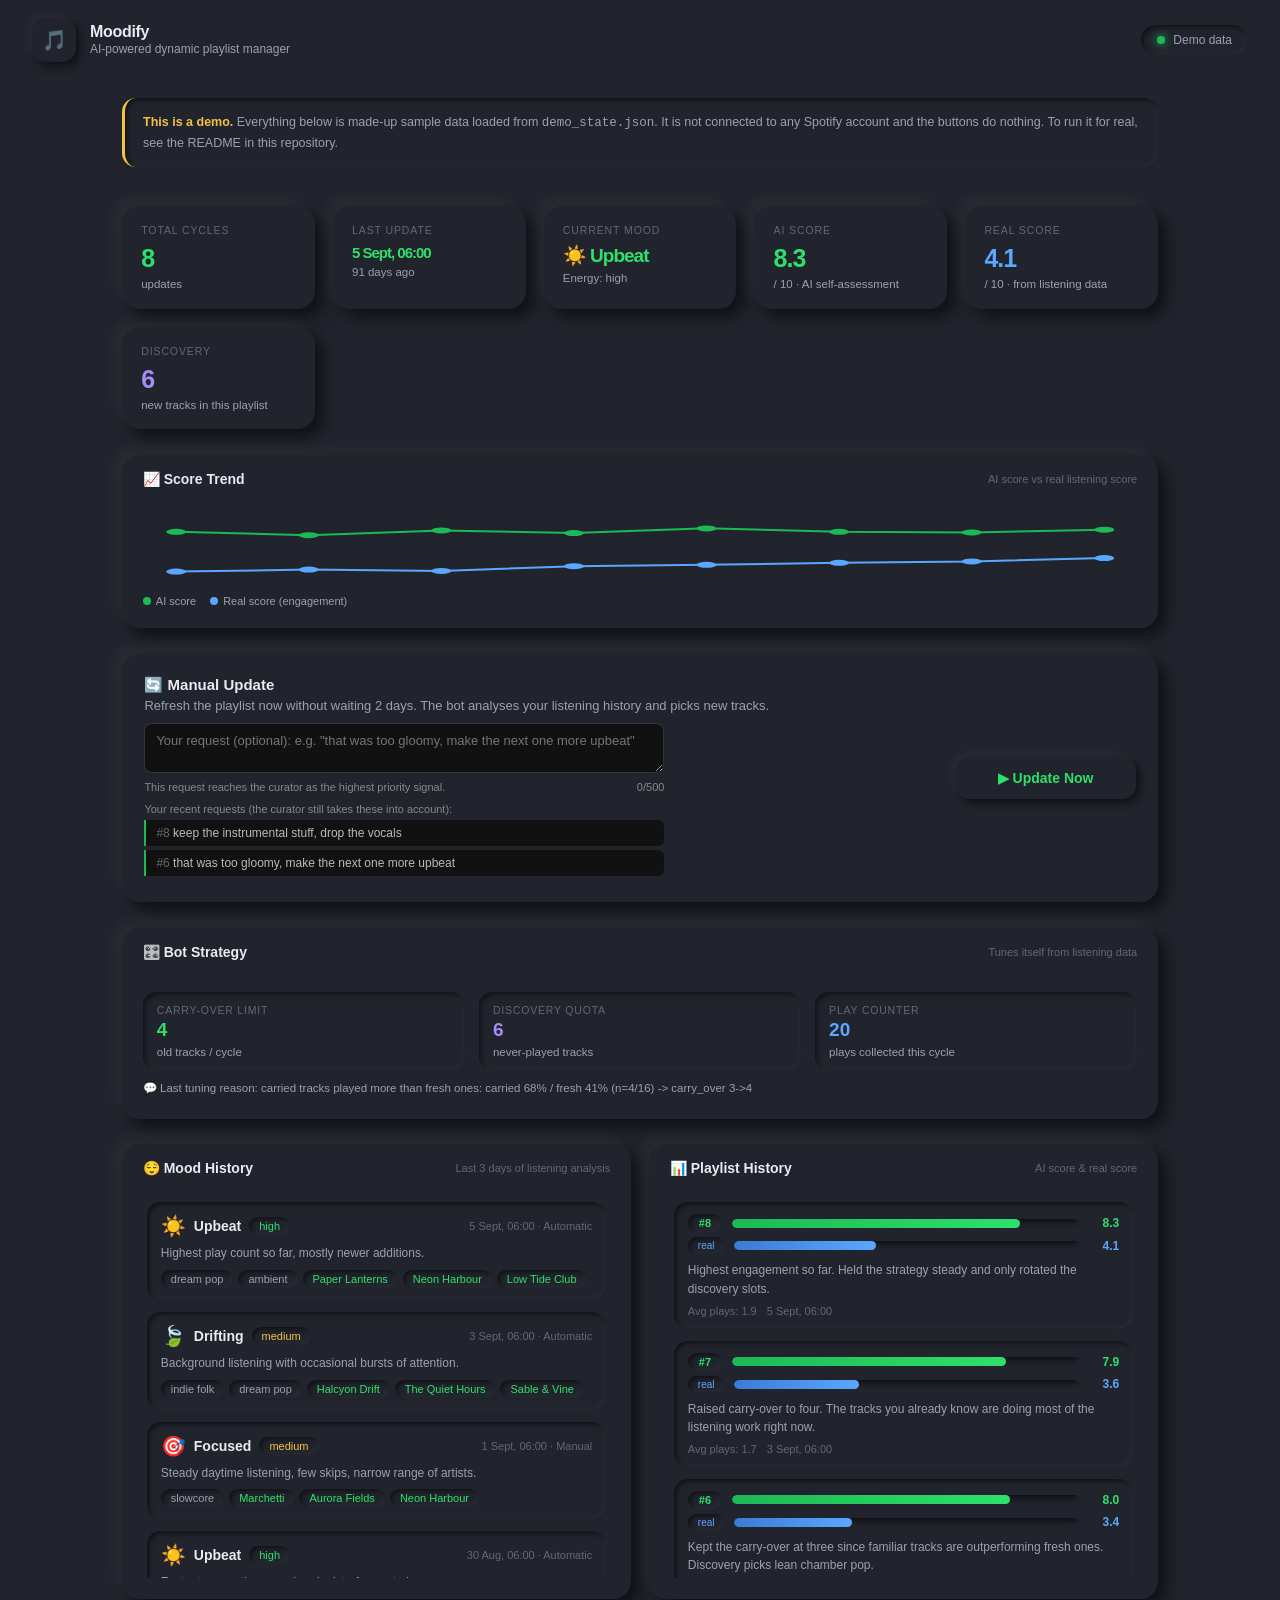
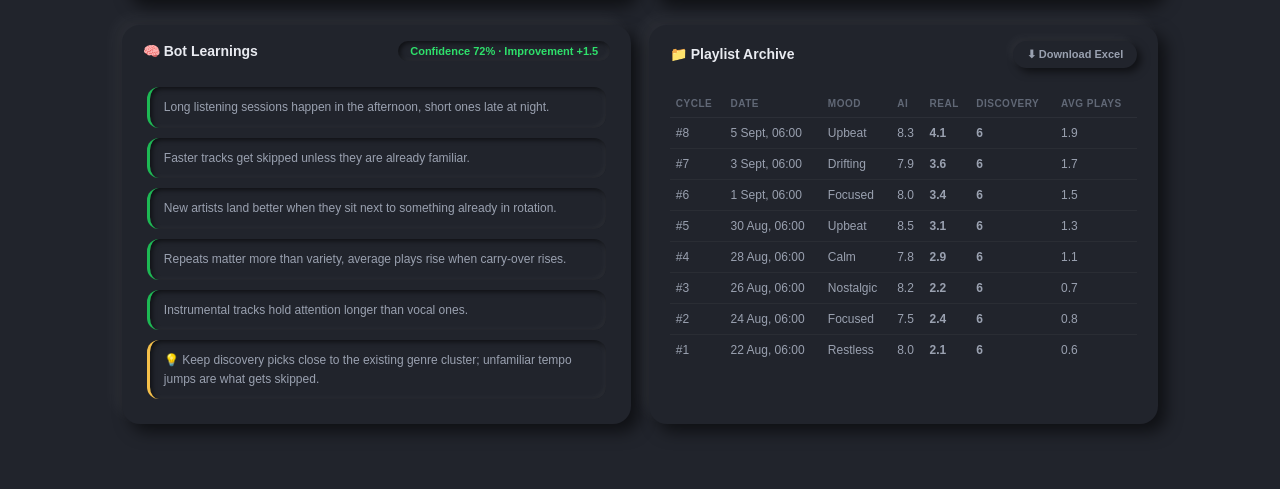
==== demo/index.html @ 0f5942e2 "Full cycle, Actions deployment and complete panel" ====
<!DOCTYPE html>
<html lang="en">
<head>
  <meta charset="UTF-8" />
  <meta name="viewport" content="width=device-width, initial-scale=1.0" />
  <title>Moodify Demo</title>
  <style>
    :root {
      --bg: #21242c;
      --bg2: #1c1f26;
      --green: #1DB954;
      --green-soft: #2ee06b;
      --green-glow: rgba(29,185,84,0.14);
      --blue: #5aa7ff;
      --purple: #a78bfa;
      --yellow: #f5c04a;
      --red: #ef7070;
      --text: #e9ebf1;
      --text2: #9aa1b0;
      --text3: #616876;
      --hl: rgba(255,255,255,0.045);
      --sh: rgba(0,0,0,0.55);
      --r: 18px;
      --out: -8px -8px 16px var(--hl), 8px 8px 16px var(--sh);
      --out-sm: -4px -4px 9px var(--hl), 4px 4px 9px var(--sh);
      --in: inset -4px -4px 8px var(--hl), inset 4px 4px 8px var(--sh);
      --in-sm: inset -2px -2px 5px var(--hl), inset 2px 2px 5px var(--sh);
    }
    * { box-sizing: border-box; margin: 0; padding: 0; }
    body {
      font-family: -apple-system, BlinkMacSystemFont, 'Segoe UI', sans-serif;
      background: var(--bg);
      color: var(--text);
      min-height: 100vh;
    }

    .header {
      padding: 1.1rem 2rem;
      display: flex; align-items: center; justify-content: space-between;
      position: sticky; top: 0; z-index: 100;
      background: linear-gradient(180deg, var(--bg) 75%, transparent);
    }
    .header-left { display: flex; align-items: center; gap: 14px; }
    .logo {
      width: 44px; height: 44px; border-radius: 14px;
      display: flex; align-items: center; justify-content: center;
      font-size: 20px; background: var(--bg); box-shadow: var(--out-sm);
    }
    .header h1 { font-size: 16px; font-weight: 700; letter-spacing: -0.3px; }
    .header-sub { font-size: 12px; color: var(--text2); margin-top: 1px; }
    .status-pill {
      display: flex; align-items: center; gap: 8px;
      padding: 8px 16px; border-radius: 30px;
      background: var(--bg); box-shadow: var(--in-sm);
      font-size: 12px; color: var(--text2);
    }
    .status-dot { width: 8px; height: 8px; border-radius: 50%; background: var(--text3); transition: background .3s; }
    .status-dot.online { background: var(--green); box-shadow: 0 0 8px var(--green); animation: pulse 2s infinite; }
    .status-dot.running { background: var(--yellow); box-shadow: 0 0 8px var(--yellow); animation: pulse .8s infinite; }
    @keyframes pulse { 0%,100%{opacity:1} 50%{opacity:.45} }

    #setup-banner {
      background: var(--bg); box-shadow: var(--out);
      border-radius: var(--r); padding: 1.5rem; margin: 1.5rem 2rem;
    }
    #setup-banner h3 { color: var(--yellow); margin-bottom: .8rem; font-size: 14px; }
    .setup-form { display: flex; flex-direction: column; gap: 10px; }
    .setup-row { display: flex; gap: 10px; flex-wrap: wrap; }
    .setup-form input {
      flex: 1; min-width: 200px;
      background: var(--bg); box-shadow: var(--in-sm);
      border: none; border-radius: 12px; padding: 12px 16px;
      color: var(--text); font-size: 13px; outline: none;
    }
    .setup-form input:focus { box-shadow: var(--in-sm), 0 0 0 1px var(--green); }

    .btn {
      padding: 11px 22px; border-radius: 14px; border: none;
      font-size: 13px; font-weight: 700; cursor: pointer;
      background: var(--bg); color: var(--text); box-shadow: var(--out-sm);
      transition: box-shadow .12s, transform .12s, color .12s;
    }
    .btn:hover { transform: translateY(-1px); }
    .btn:active { box-shadow: var(--in-sm); transform: translateY(0); }
    .btn-green { color: var(--green-soft); }
    .btn-green:disabled { color: var(--text3); cursor: not-allowed; box-shadow: var(--in-sm); transform: none; }
    .btn-outline { font-weight: 600; color: var(--text2); }
    .btn-outline:hover { color: var(--green-soft); }

    .main { padding: 1.2rem 2rem 2.5rem; max-width: 1100px; margin: 0 auto; }

    .stats-grid {
      display: grid;
      grid-template-columns: repeat(auto-fit, minmax(165px, 1fr));
      gap: 18px; margin-bottom: 1.6rem;
    }
    .stat-card {
      background: var(--bg); box-shadow: var(--out);
      border-radius: var(--r); padding: 1.15rem 1.2rem;
    }
    .stat-label { font-size: 10.5px; color: var(--text3); text-transform: uppercase; letter-spacing: .9px; margin-bottom: 8px; }
    .stat-value { font-size: 25px; font-weight: 800; letter-spacing: -1px; color: var(--green-soft); }
    .stat-value.blue { color: var(--blue); }
    .stat-value.purple { color: var(--purple); }
    .stat-sub { font-size: 11.5px; color: var(--text2); margin-top: 5px; }

    .panel {
      background: var(--bg); box-shadow: var(--out);
      border-radius: var(--r); overflow: hidden;
    }
    .panel-header {
      padding: 1rem 1.3rem .6rem;
      display: flex; align-items: center; justify-content: space-between; gap: 8px;
    }
    .panel-header h3 { font-size: 14px; font-weight: 700; }
    .panel-hint { font-size: 11px; color: var(--text3); }
    .panel-body { padding: .8rem 1.3rem 1.3rem; }

    .trigger-section {
      background: var(--bg); box-shadow: var(--out);
      border-radius: var(--r); padding: 1.4rem;
      margin-bottom: 1.6rem;
      display: flex; align-items: center; justify-content: space-between;
      gap: 1rem; flex-wrap: wrap;
    }
    .trigger-info h3 { font-size: 15px; margin-bottom: 4px; }
    .trigger-info p { font-size: 13px; color: var(--text2); }
    #trigger-btn { padding: 13px 28px; font-size: 14px; min-width: 180px; }
    .trigger-result {
      font-size: 13px; margin-top: 10px; padding: 9px 14px;
      border-radius: 12px; display: none; box-shadow: var(--in-sm);
    }
    .trigger-result.success { color: var(--green-soft); }
    .trigger-result.error { color: var(--red); }

    .two-col { display: grid; grid-template-columns: 1fr 1fr; gap: 18px; margin-bottom: 1.6rem; }
    @media (max-width: 700px) { .two-col { grid-template-columns: 1fr; } }

    .well {
      background: var(--bg); box-shadow: var(--in-sm);
      border-radius: 14px; padding: 12px 14px;
    }
    .mood-list, .feedback-list { display: flex; flex-direction: column; gap: 12px; max-height: 380px; overflow-y: auto; padding: 4px; }
    .mood-top { display: flex; align-items: center; gap: 8px; margin-bottom: 6px; flex-wrap: wrap; }
    .mood-emoji { font-size: 20px; }
    .mood-name { font-size: 14px; font-weight: 700; }
    .mood-date { font-size: 11px; color: var(--text3); margin-left: auto; }
    .mood-summary { font-size: 12px; color: var(--text2); line-height: 1.55; margin-bottom: 7px; }
    .mood-tags { display: flex; flex-wrap: wrap; gap: 5px; }
    .chip {
      padding: 3px 10px; border-radius: 20px; font-size: 11px;
      color: var(--text2); box-shadow: var(--in-sm); background: var(--bg);
    }
    .chip.green { color: var(--green-soft); }
    .chip.blue { color: var(--blue); }
    .chip.purple { color: var(--purple); }
    .chip.yellow { color: var(--yellow); }

    .feedback-top { display: flex; align-items: center; gap: 10px; margin-bottom: 7px; }
    .cycle-badge {
      padding: 3px 11px; border-radius: 20px; font-size: 11px; font-weight: 800;
      color: var(--green-soft); box-shadow: var(--in-sm);
    }
    .score-bar-wrap { flex: 1; border-radius: 6px; height: 9px; overflow: hidden; box-shadow: var(--in-sm); background: var(--bg2); }
    .score-bar { height: 100%; border-radius: 6px; background: linear-gradient(90deg, var(--green), var(--green-soft)); transition: width .6s; }
    .score-bar.eng { background: linear-gradient(90deg, #3a7bd5, var(--blue)); }
    .score-num { font-size: 12px; font-weight: 800; color: var(--green-soft); min-width: 30px; text-align: right; }
    .score-num.blue { color: var(--blue); }
    .feedback-analysis { font-size: 12px; color: var(--text2); line-height: 1.55; }
    .feedback-meta { font-size: 11px; color: var(--text3); margin-top: 6px; display: flex; gap: 10px; flex-wrap: wrap; }

    .empty { text-align: center; padding: 2rem 1rem; color: var(--text3); font-size: 13px; }
    .empty-icon { font-size: 30px; margin-bottom: 8px; }
    .loading { text-align: center; padding: 2rem; color: var(--text3); font-size: 13px; }
    .spinner {
      width: 20px; height: 20px; border: 2px solid var(--bg2);
      border-top-color: var(--green); border-radius: 50%;
      animation: spin .8s linear infinite; margin: 0 auto 8px;
    }
    @keyframes spin { to { transform: rotate(360deg); } }

    .playlist-link {
      display: inline-flex; align-items: center; gap: 6px;
      color: var(--green-soft); font-size: 13px; text-decoration: none;
      padding: 8px 16px; border-radius: 20px;
      box-shadow: var(--out-sm); transition: all .15s;
    }
    .playlist-link:active { box-shadow: var(--in-sm); }

    .pattern-list { display: flex; flex-direction: column; gap: 10px; padding: 4px; }
    .pattern-item {
      background: var(--bg); box-shadow: var(--in-sm);
      border-radius: 12px; padding: 11px 14px; font-size: 12px;
      color: var(--text2); line-height: 1.55;
      border-left: 3px solid var(--green);
    }
    .adapt-badge {
      padding: 4px 12px; border-radius: 20px; font-size: 11px; font-weight: 700;
      color: var(--green-soft); box-shadow: var(--in-sm);
    }

    .strategy-row { display: flex; gap: 14px; flex-wrap: wrap; margin-top: 10px; }
    .strategy-item {
      flex: 1; min-width: 130px;
      background: var(--bg); box-shadow: var(--in-sm);
      border-radius: 14px; padding: 12px 14px;
    }
    .strategy-item .k { font-size: 10.5px; color: var(--text3); text-transform: uppercase; letter-spacing: .8px; }
    .strategy-item .v { font-size: 19px; font-weight: 800; margin-top: 3px; }
    .strategy-item .v.green { color: var(--green-soft); }
    .strategy-item .v.purple { color: var(--purple); }
    .strategy-item .v.blue { color: var(--blue); }
    .strategy-reason { font-size: 11.5px; color: var(--text2); margin-top: 10px; line-height: 1.5; }

    .score-chart { width: 100%; height: 70px; margin-top: 6px; }
    .chart-legend { display: flex; gap: 14px; font-size: 11px; color: var(--text2); margin-top: 6px; }
    .legend-dot { display: inline-block; width: 8px; height: 8px; border-radius: 50%; margin-right: 5px; }

    .archive-table { width: 100%; border-collapse: collapse; font-size: 12px; }
    .archive-table th {
      text-align: left; padding: 8px 6px; color: var(--text3);
      font-size: 10px; text-transform: uppercase; letter-spacing: .5px;
      border-bottom: 1px solid rgba(255,255,255,0.05);
    }
    .archive-table td { padding: 8px 6px; color: var(--text2); border-bottom: 1px solid rgba(255,255,255,0.04); }
    .archive-table tr:last-child td { border-bottom: none; }
    .archive-wrap { max-height: 300px; overflow-y: auto; }

    .demo-note {
      max-width: 1100px; margin: 0 auto 1.2rem; padding: 14px 18px;
      background: var(--bg); box-shadow: var(--in-sm);
      border-radius: 14px; border-left: 3px solid var(--yellow);
      font-size: 12.5px; color: var(--text2); line-height: 1.6;
    }
    .demo-note b { color: var(--yellow); }
    .demo-note a { color: var(--green-soft); }
    .td-disc { color: var(--purple); font-weight: 700; }
    .td-eng { color: var(--blue); font-weight: 700; }

    ::-webkit-scrollbar { width: 5px; }
    ::-webkit-scrollbar-track { background: transparent; }
    ::-webkit-scrollbar-thumb { background: rgba(255,255,255,0.08); border-radius: 4px; }
  </style>
</head>
<body>

<div class="header">
  <div class="header-left">
    <span class="logo">🎵</span>
    <div>
      <h1>Moodify</h1>
      <div class="header-sub">AI-powered dynamic playlist manager</div>
    </div>
  </div>
  <div class="status-pill">
    <span class="status-dot" id="status-dot"></span>
    <span id="status-text">Demo</span>
  </div>
</div>

<div id="setup-banner">
  <h3>⚙️ Configure Bot Connection</h3>
  <div class="setup-form">
    <div class="setup-row">
      <input type="url" id="bot-url" placeholder="Bot URL (e.g. https://xyz.railway.app)" />
      <input type="password" id="api-secret" placeholder="API secret" />
    </div>
    <div style="display:flex;gap:8px;align-items:center;">
      <button class="btn btn-green" onclick="saveConfig()">Connect</button>
      <span id="connect-msg" style="font-size:12px;color:var(--text2)"></span>
    </div>
  </div>
</div>

<div class="main" style="padding-bottom:0">
  <div class="demo-note">
    <b>This is a demo.</b> Everything below is made-up sample data loaded from
    <code>demo_state.json</code>. It is not connected to any Spotify account and the
    buttons do nothing. To run it for real, see the README in this repository.
  </div>
</div>

<div class="main" id="main-content" style="display:none">

  <div class="stats-grid">
    <div class="stat-card">
      <div class="stat-label">Total Cycles</div>
      <div class="stat-value" id="stat-cycle">—</div>
      <div class="stat-sub">updates</div>
    </div>
    <div class="stat-card">
      <div class="stat-label">Last Update</div>
      <div class="stat-value" id="stat-last" style="font-size:15px;margin-top:4px">—</div>
      <div class="stat-sub" id="stat-last-relative">—</div>
    </div>
    <div class="stat-card">
      <div class="stat-label">Current Mood</div>
      <div class="stat-value" id="stat-mood" style="font-size:19px;margin-top:4px">—</div>
      <div class="stat-sub" id="stat-energy">—</div>
    </div>
    <div class="stat-card">
      <div class="stat-label">AI Score</div>
      <div class="stat-value" id="stat-score">—</div>
      <div class="stat-sub">/ 10 · AI self-assessment</div>
    </div>
    <div class="stat-card">
      <div class="stat-label">Real Score</div>
      <div class="stat-value blue" id="stat-engagement">—</div>
      <div class="stat-sub">/ 10 · from listening data</div>
    </div>
    <div class="stat-card">
      <div class="stat-label">Discovery</div>
      <div class="stat-value purple" id="stat-discovery">—</div>
      <div class="stat-sub" id="stat-discovery-sub">new tracks / playlist</div>
    </div>
  </div>

  <div class="panel" style="margin-bottom:1.6rem" id="score-trend-panel" hidden>
    <div class="panel-header"><h3>📈 Score Trend</h3><span class="panel-hint">AI score vs real listening score</span></div>
    <div class="panel-body">
      <svg class="score-chart" id="score-chart" viewBox="0 0 300 70" preserveAspectRatio="none"></svg>
      <div class="chart-legend">
        <span><span class="legend-dot" style="background:var(--green)"></span>AI score</span>
        <span><span class="legend-dot" style="background:var(--blue)"></span>Real score (engagement)</span>
      </div>
    </div>
  </div>

  <div class="trigger-section">
    <div class="trigger-info">
      <h3>🔄 Manual Update</h3>
      <p>Refresh the playlist now without waiting 2 days. The bot analyses your listening history and picks new tracks.</p>
      <textarea id="user-note" maxlength="500" rows="2"
                placeholder="Your request (optional): e.g. &quot;that was too gloomy, make the next one more upbeat&quot;"
                style="width:100%;max-width:520px;margin-top:10px;padding:9px 11px;border-radius:8px;
                       border:1px solid #333;background:#111;color:#eee;font-size:13px;
                       font-family:inherit;resize:vertical;"></textarea>
      <div style="display:flex;justify-content:space-between;align-items:center;
                  max-width:520px;margin-top:4px;">
        <span style="font-size:11px;color:#888;">This request reaches the curator as the highest priority signal.</span>
        <span id="note-count" style="font-size:11px;color:#888;">0/500</span>
      </div>
      <div id="past-notes" style="margin-top:10px;max-width:520px;"></div>
      <div class="trigger-result" id="trigger-result"></div>
    </div>
    <div style="display:flex;flex-direction:column;align-items:flex-end;gap:10px;">
      <div style="display:flex;align-items:center;gap:8px;">
        <button class="btn btn-green" id="trigger-btn" onclick="triggerCycle()">▶ Update Now</button>
      </div>
      <a href="#" id="playlist-link" class="playlist-link" target="_blank" style="display:none">🎵 Open Playlist</a>
    </div>
  </div>

  <div class="panel" style="margin-bottom:1.6rem">
    <div class="panel-header">
      <h3>🎛️ Bot Strategy</h3>
      <span class="panel-hint">Tunes itself from listening data</span>
    </div>
    <div class="panel-body">
      <div class="strategy-row">
        <div class="strategy-item">
          <div class="k">Carry-over Limit</div>
          <div class="v green" id="strat-carry">—</div>
          <div class="stat-sub">old tracks / cycle</div>
        </div>
        <div class="strategy-item">
          <div class="k">Discovery Quota</div>
          <div class="v purple" id="strat-discovery">—</div>
          <div class="stat-sub">never-played tracks</div>
        </div>
        <div class="strategy-item">
          <div class="k">Play Counter</div>
          <div class="v blue" id="strat-plays">—</div>
          <div class="stat-sub">plays collected this cycle</div>
        </div>
      </div>
      <div class="strategy-reason" id="strat-reason"></div>
    </div>
  </div>

  <div class="two-col">
    <div class="panel">
      <div class="panel-header">
        <h3>😌 Mood History</h3>
        <span class="panel-hint">Last 3 days of listening analysis</span>
      </div>
      <div class="panel-body">
        <div class="mood-list" id="mood-list">
          <div class="loading"><div class="spinner"></div>Loading...</div>
        </div>
      </div>
    </div>

    <div class="panel">
      <div class="panel-header">
        <h3>📊 Playlist History</h3>
        <span class="panel-hint">AI score &amp; real score</span>
      </div>
      <div class="panel-body">
        <div class="feedback-list" id="feedback-list">
          <div class="loading"><div class="spinner"></div>Loading...</div>
        </div>
      </div>
    </div>
  </div>

  <div class="two-col">
    <div class="panel">
      <div class="panel-header">
        <h3>🧠 Bot Learnings</h3>
        <span class="adapt-badge" id="adapt-badge">—</span>
      </div>
      <div class="panel-body">
        <div class="pattern-list" id="pattern-list">
          <div class="empty"><div class="empty-icon">🔍</div>The bot has not collected learning data yet.<br>Patterns will appear here after 3-4 cycles.</div>
        </div>
      </div>
    </div>

    <div class="panel">
      <div class="panel-header">
        <h3>📁 Playlist Archive</h3>
        <button class="btn btn-outline" style="padding:7px 14px;font-size:11px" onclick="downloadExcel()">⬇ Download Excel</button>
      </div>
      <div class="panel-body">
        <div class="archive-wrap" id="archive-wrap">
          <div class="empty"><div class="empty-icon">📂</div>No archive yet.</div>
        </div>
      </div>
    </div>
  </div>

</div>

<script>
  let refreshTimer = null;

  function normalizeBotUrl(raw) {
    if (!raw) return '';
    let url = raw.trim().replace(/\/$/, '');
    if (!/^https?:\/\//i.test(url)) url = 'https://' + url;
    return url;
  }

  function getBotUrlInfo(url) {
    try {
      const normalized = normalizeBotUrl(url);
      const u = new URL(normalized);
      return { valid: true, host: u.hostname, origin: u.origin, normalized };
    } catch {
      return { valid: false, host: 'invalid-url', origin: '', normalized: '' };
    }
  }

  function loadConfig() {
    document.getElementById('user-note')?.addEventListener('input', updateNoteCount);
    document.getElementById('setup-banner').style.display = 'none';
    document.getElementById('main-content').style.display = 'block';
    fetchStatus();
    refreshTimer = setInterval(fetchStatus, 120000);
  }

  function isLikelyFrontendUrl(url) {
    const info = getBotUrlInfo(url);
    if (!info.valid) return false;
    if (info.origin === window.location.origin) return true;
    if (info.host.includes('vercel.app')) return true;
    return false;
  }

  function saveConfig() {
    loadConfig();
  }

  async function fetchState() {
    const res = await fetch('./demo_state.json', { cache: 'no-store' });
    if (!res.ok) throw new Error(`demo_state.json HTTP ${res.status}`);
    return res.json();
  }

  async function fetchStatus() {
    const dot = document.getElementById('status-dot');
    const statusText = document.getElementById('status-text');
    try {
      const state = await fetchState();
      const data = {
        cycle: state.cycle || 0,
        last_update: state.last_update || null,
        playlist_id: state.playlist_id || '',
        is_running: false,
        user_notes: state.user_notes || [],
        feedback_history: state.feedback_history || [],
        mood_history: state.mood_history || [],
        user_profile: state.user_profile || {},
        dynamic_config: state.dynamic_config || {},
        cumulative_plays: state.cumulative_plays || {},
        playlist_archive_summary: state.playlist_archive || []
      };
      renderStatus(data);
      dot.className = 'status-dot online';
      statusText.textContent = 'Demo data';
    } catch (e) {
      dot.className = 'status-dot';
      statusText.textContent = 'Connection error';
      console.error(e);
    }
  }

  function renderStatus(data) {
    document.getElementById('stat-cycle').textContent = data.cycle || 0;
    renderPastNotes(data.user_notes);

    if (data.last_update) {
      const d = new Date(data.last_update);
      document.getElementById('stat-last').textContent = d.toLocaleDateString('en-GB', {day:'numeric',month:'short',hour:'2-digit',minute:'2-digit'});
      document.getElementById('stat-last-relative').textContent = timeAgo(d);
    }

    const moods = data.mood_history || [];
    if (moods.length > 0) {
      const last = moods[moods.length - 1];
      document.getElementById('stat-mood').textContent = `${last.mood_emoji || ''} ${last.mood || '—'}`;
      document.getElementById('stat-energy').textContent = `Energy: ${last.energy_level || '—'}`;
    }

    const feedbacks = data.feedback_history || [];
    if (feedbacks.length > 0) {
      const last = feedbacks[feedbacks.length - 1];
      document.getElementById('stat-score').textContent = last.score?.toFixed(1) || '—';
      document.getElementById('stat-engagement').textContent =
        (last.engagement_score !== undefined && last.engagement_score !== null)
          ? last.engagement_score.toFixed(1) : '—';
    }

    const archive = data.playlist_archive_summary || [];
    const lastA = archive[archive.length - 1] || {};
    if (lastA.discovery_count !== undefined) {
      document.getElementById('stat-discovery').textContent = lastA.discovery_count;
      document.getElementById('stat-discovery-sub').textContent = 'new tracks in this playlist';
    }

    const dyn = data.dynamic_config || {};
    if (dyn.carry_over !== undefined) {
      document.getElementById('strat-carry').textContent = dyn.carry_over;
    }
    document.getElementById('strat-discovery').textContent =
      lastA.discovery_count !== undefined ? lastA.discovery_count : '—';
    const cum = data.cumulative_plays;
    document.getElementById('strat-plays').textContent =
      cum ? Object.values(cum).reduce((a, b) => a + b, 0) : '—';
    document.getElementById('strat-reason').textContent =
      dyn.tune_reason ? `💬 Last tuning reason: ${dyn.tune_reason}` : '';

    if (data.playlist_id) {
      const link = document.getElementById('playlist-link');
      link.href = `https://open.spotify.com/playlist/${data.playlist_id}`;
      link.style.display = 'inline-flex';
    }

    renderMoodHistory(moods.slice().reverse());
    renderFeedbackHistory(feedbacks.slice().reverse());

    const profile = data.user_profile || {};
    const metrics = profile.adaptation_metrics || {};
    const improvement = metrics.improvement_delta;
    const confidence = metrics.confidence;
    if (improvement !== undefined && data.cycle > 0) {
      document.getElementById('adapt-badge').textContent =
        `Confidence ${Math.round((confidence || 0) * 100)}% · Improvement ${improvement >= 0 ? '+' : ''}${improvement.toFixed(1)}`;
    }

    renderPatterns(profile.learned_patterns || [], profile.next_advice || '');
    renderArchive(archive);
    renderScoreChart(feedbacks);
  }

  function renderPatterns(patterns, advice) {
    const el = document.getElementById('pattern-list');
    if (!patterns.length && !advice) {
      el.innerHTML = `<div class="empty"><div class="empty-icon">🔍</div>The bot has not collected learning data yet.<br>Patterns will appear here after 3-4 cycles.</div>`;
      return;
    }
    let html = patterns.map(p => `<div class="pattern-item">${p}</div>`).join('');
    if (advice) html += `<div class="pattern-item" style="border-left-color:var(--yellow)">💡 ${advice}</div>`;
    el.innerHTML = html;
  }

  function renderArchive(archive) {
    const el = document.getElementById('archive-wrap');
    if (!archive.length) {
      el.innerHTML = `<div class="empty"><div class="empty-icon">📂</div>No archive yet.</div>`;
      return;
    }
    const rows = archive.slice().reverse().map(a => `
      <tr>
        <td>#${a.cycle}</td>
        <td>${formatDate(a.archived_at)}</td>
        <td>${a.mood || '—'}</td>
        <td>${a.score?.toFixed(1) || '—'}</td>
        <td class="td-eng">${(a.engagement_score !== undefined && a.engagement_score !== null) ? a.engagement_score.toFixed(1) : '—'}</td>
        <td class="td-disc">${a.discovery_count !== undefined ? a.discovery_count : '—'}</td>
        <td>${a.avg_plays?.toFixed(1) || 0}</td>
      </tr>
    `).join('');
    el.innerHTML = `<table class="archive-table">
      <thead><tr><th>Cycle</th><th>Date</th><th>Mood</th><th>AI</th><th>Real</th><th>Discovery</th><th>Avg Plays</th></tr></thead>
      <tbody>${rows}</tbody>
    </table>`;
  }

  function renderScoreChart(feedbacks) {
    const panel = document.getElementById('score-trend-panel');
    const svg = document.getElementById('score-chart');
    if (!feedbacks || feedbacks.length < 2) { panel.hidden = true; return; }
    panel.hidden = false;

    const w = 300, h = 70, pad = 10;
    const aiVals = feedbacks.map(f => (f.score !== undefined ? f.score : null));
    const engVals = feedbacks.map(f => (f.engagement_score !== undefined ? f.engagement_score : null));
    const allVals = aiVals.concat(engVals).filter(s => s != null);
    if (!allVals.length) { panel.hidden = true; return; }
    const min = Math.min(...allVals) - 0.5;
    const max = Math.max(...allVals) + 0.5;
    const range = max - min || 1;
    const n = feedbacks.length;
    const xAt = i => pad + (i / Math.max(n - 1, 1)) * (w - 2 * pad);
    const yAt = s => h - pad - ((s - min) / range) * (h - 2 * pad);

    const line = (vals, color) => {
      const pts = [];
      vals.forEach((s, i) => { if (s != null) pts.push(`${xAt(i)},${yAt(s)}`); });
      if (pts.length < 2) return '';
      const dots = vals.map((s, i) => s != null ? `<circle cx="${xAt(i)}" cy="${yAt(s)}" r="3" fill="${color}"/>` : '').join('');
      return `<polyline points="${pts.join(' ')}" fill="none" stroke="${color}" stroke-width="2"/>${dots}`;
    };

    svg.innerHTML = line(aiVals, '#1DB954') + line(engVals, '#5aa7ff');
  }

  function downloadExcel() {
    showTrigger('success', 'Demo only. In a real deployment the Excel history lives in the repository.');
  }

  function renderMoodHistory(moods) {
    const el = document.getElementById('mood-list');
    if (!moods.length) {
      el.innerHTML = `<div class="empty"><div class="empty-icon">😶</div>No mood data yet.<br>It will appear here after the first cycle.</div>`;
      return;
    }
    el.innerHTML = moods.map(m => `
      <div class="well">
        <div class="mood-top">
          <span class="mood-emoji">${m.mood_emoji || '🎵'}</span>
          <span class="mood-name">${m.mood || '—'}</span>
          <span class="chip ${m.energy_level === 'high' ? 'green' : m.energy_level === 'low' ? 'blue' : 'yellow'}">${m.energy_level || 'medium'}</span>
          <span class="mood-date">${formatDate(m.date)} · ${m.trigger || 'Automatic'}</span>
        </div>
        <div class="mood-summary">${m.summary || ''}</div>
        <div class="mood-tags">
          ${(m.dominant_genres || []).map(g => `<span class="chip">${g}</span>`).join('')}
          ${(m.top_artists_this_period || []).map(a => `<span class="chip green">${a}</span>`).join('')}
        </div>
      </div>
    `).join('');
  }

  function renderFeedbackHistory(feedbacks) {
    const el = document.getElementById('feedback-list');
    if (!feedbacks.length) {
      el.innerHTML = `<div class="empty"><div class="empty-icon">📭</div>No playlist history yet.<br>It will appear after the first update.</div>`;
      return;
    }
    el.innerHTML = feedbacks.map(f => {
      const hasEng = f.engagement_score !== undefined && f.engagement_score !== null;
      return `
      <div class="well">
        <div class="feedback-top">
          <span class="cycle-badge">#${f.cycle}</span>
          <div class="score-bar-wrap"><div class="score-bar" style="width:${(f.score/10)*100}%"></div></div>
          <span class="score-num">${f.score?.toFixed(1)}</span>
        </div>
        ${hasEng ? `
        <div class="feedback-top" style="margin-top:-2px">
          <span class="chip blue" style="font-size:10px">real</span>
          <div class="score-bar-wrap"><div class="score-bar eng" style="width:${(f.engagement_score/10)*100}%"></div></div>
          <span class="score-num blue">${f.engagement_score.toFixed(1)}</span>
        </div>` : ''}
        <div class="feedback-analysis">${f.analysis || '—'}</div>
        <div class="feedback-meta">
          <span>Avg plays: ${f.avg_plays?.toFixed(1) || 0}</span>
          <span>${formatDate(f.date)}</span>
        </div>
      </div>`;
    }).join('');
  }

  function updateNoteCount() {
    const el = document.getElementById('user-note');
    const out = document.getElementById('note-count');
    if (el && out) out.textContent = `${el.value.length}/500`;
  }

  function renderPastNotes(notes) {
    const wrap = document.getElementById('past-notes');
    if (!wrap) return;
    const recent = (notes || []).slice(-3).reverse();
    if (!recent.length) { wrap.innerHTML = ''; return; }
    wrap.innerHTML =
      '<div style="font-size:11px;color:#888;margin-bottom:5px;">Your recent requests (the curator still takes these into account):</div>' +
      recent.map(n => `
        <div style="font-size:12px;color:#bbb;background:#111;border-left:2px solid #1db954;
                    padding:6px 10px;border-radius:0 6px 6px 0;margin-bottom:4px;">
          <span style="color:#666;">#${n.cycle}</span> ${escapeHtml(String(n.note || '').slice(0, 200))}
        </div>`).join('');
  }

  function escapeHtml(s) {
    return s.replace(/[&<>"']/g, c =>
      ({ '&': '&amp;', '<': '&lt;', '>': '&gt;', '"': '&quot;', "'": '&#39;' }[c]));
  }

  function showTrigger(kind, text) {
    const result = document.getElementById('trigger-result');
    result.className = `trigger-result ${kind}`;
    result.textContent = text;
    result.style.display = 'block';
  }

  async function triggerCycle() {
    showTrigger('success', 'Demo only. In a real deployment this dispatches the ' +
                           'GitHub Actions workflow and the note above is passed to the curator.');
  }

  function timeAgo(date) {
    const diff = Math.floor((Date.now() - date) / 1000);
    if (diff < 60) return 'Just now';
    if (diff < 3600) return `${Math.floor(diff/60)} minutes ago`;
    if (diff < 86400) return `${Math.floor(diff/3600)} hours ago`;
    return `${Math.floor(diff/86400)} days ago`;
  }

  function formatDate(iso) {
    if (!iso) return '—';
    return new Date(iso).toLocaleDateString('en-GB', {day:'numeric',month:'short',hour:'2-digit',minute:'2-digit'});
  }

  loadConfig();
</script>
</body>
</html>
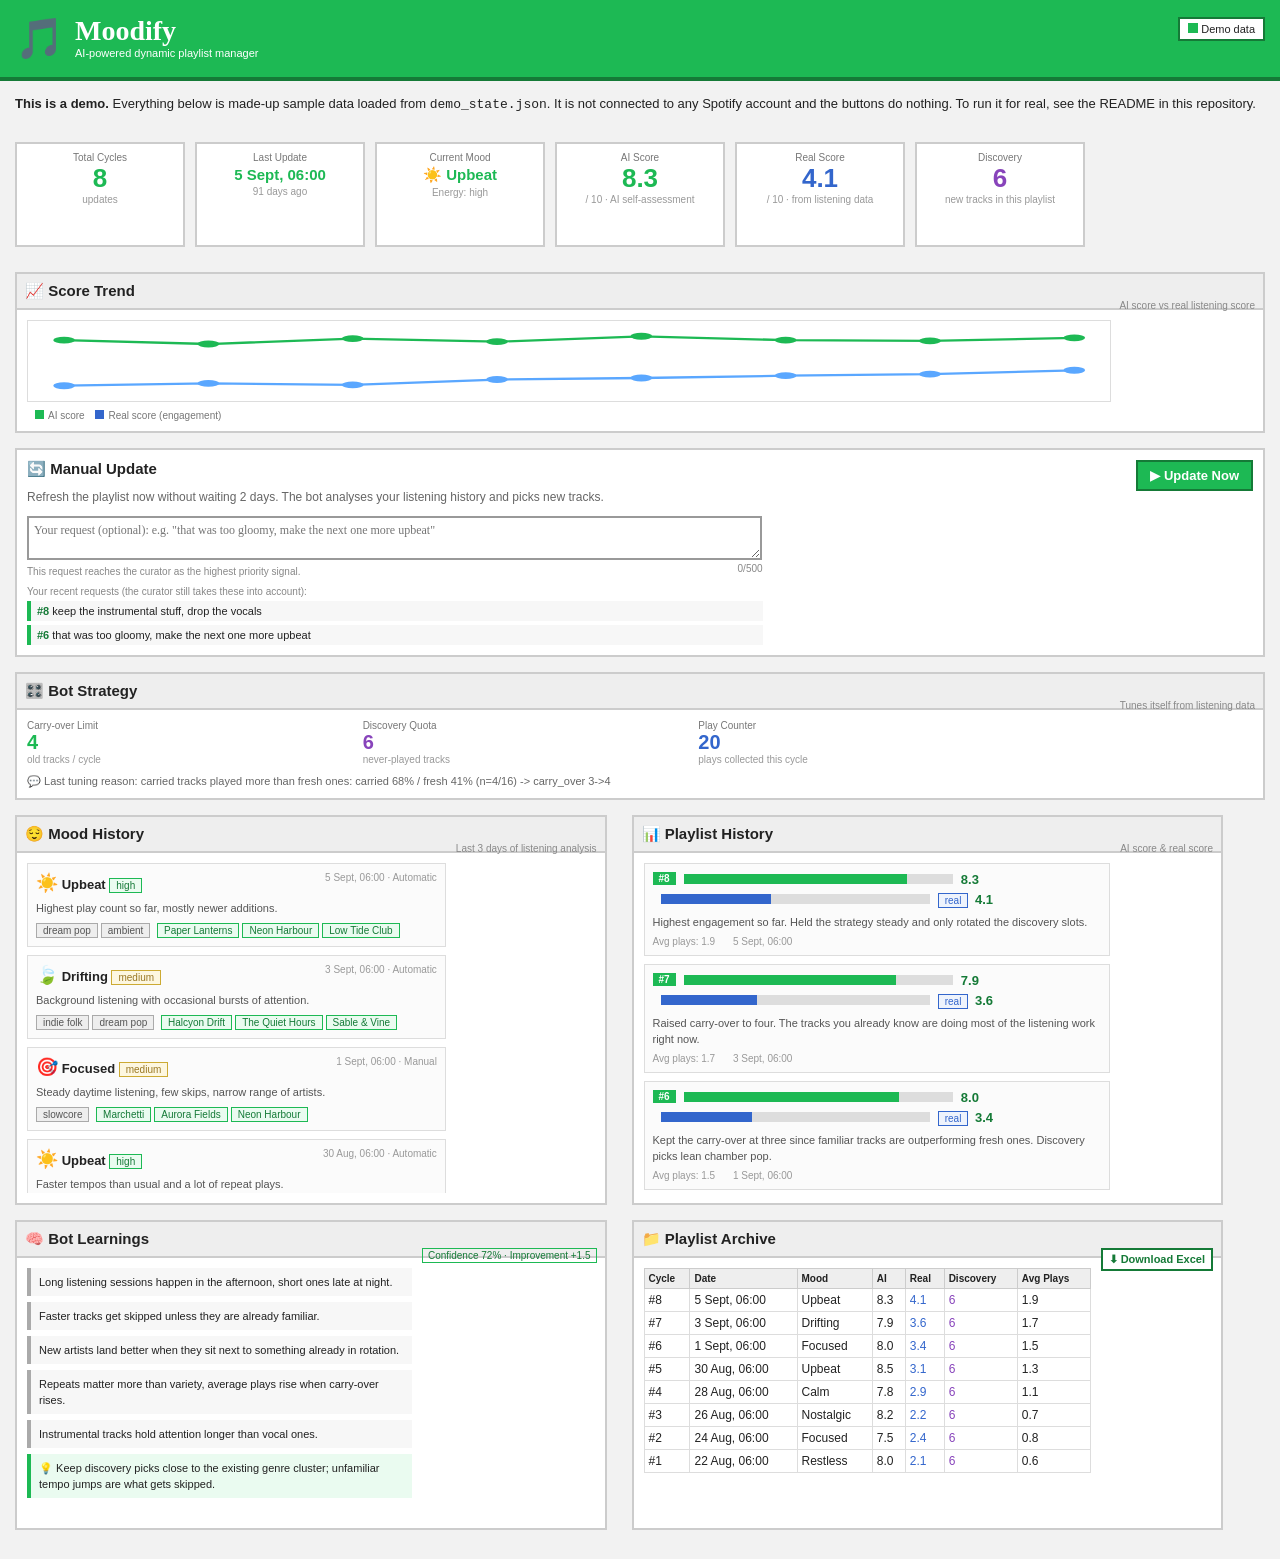
==== commit 1e3d97e2: "forgot to add demo" ====
--- a/demo/index.html
+++ b/demo/index.html
@@ -4,243 +4,7 @@
   <meta charset="UTF-8" />
   <meta name="viewport" content="width=device-width, initial-scale=1.0" />
   <title>Moodify Demo</title>
-  <style>
-    :root {
-      --bg: #21242c;
-      --bg2: #1c1f26;
-      --green: #1DB954;
-      --green-soft: #2ee06b;
-      --green-glow: rgba(29,185,84,0.14);
-      --blue: #5aa7ff;
-      --purple: #a78bfa;
-      --yellow: #f5c04a;
-      --red: #ef7070;
-      --text: #e9ebf1;
-      --text2: #9aa1b0;
-      --text3: #616876;
-      --hl: rgba(255,255,255,0.045);
-      --sh: rgba(0,0,0,0.55);
-      --r: 18px;
-      --out: -8px -8px 16px var(--hl), 8px 8px 16px var(--sh);
-      --out-sm: -4px -4px 9px var(--hl), 4px 4px 9px var(--sh);
-      --in: inset -4px -4px 8px var(--hl), inset 4px 4px 8px var(--sh);
-      --in-sm: inset -2px -2px 5px var(--hl), inset 2px 2px 5px var(--sh);
-    }
-    * { box-sizing: border-box; margin: 0; padding: 0; }
-    body {
-      font-family: -apple-system, BlinkMacSystemFont, 'Segoe UI', sans-serif;
-      background: var(--bg);
-      color: var(--text);
-      min-height: 100vh;
-    }
-
-    .header {
-      padding: 1.1rem 2rem;
-      display: flex; align-items: center; justify-content: space-between;
-      position: sticky; top: 0; z-index: 100;
-      background: linear-gradient(180deg, var(--bg) 75%, transparent);
-    }
-    .header-left { display: flex; align-items: center; gap: 14px; }
-    .logo {
-      width: 44px; height: 44px; border-radius: 14px;
-      display: flex; align-items: center; justify-content: center;
-      font-size: 20px; background: var(--bg); box-shadow: var(--out-sm);
-    }
-    .header h1 { font-size: 16px; font-weight: 700; letter-spacing: -0.3px; }
-    .header-sub { font-size: 12px; color: var(--text2); margin-top: 1px; }
-    .status-pill {
-      display: flex; align-items: center; gap: 8px;
-      padding: 8px 16px; border-radius: 30px;
-      background: var(--bg); box-shadow: var(--in-sm);
-      font-size: 12px; color: var(--text2);
-    }
-    .status-dot { width: 8px; height: 8px; border-radius: 50%; background: var(--text3); transition: background .3s; }
-    .status-dot.online { background: var(--green); box-shadow: 0 0 8px var(--green); animation: pulse 2s infinite; }
-    .status-dot.running { background: var(--yellow); box-shadow: 0 0 8px var(--yellow); animation: pulse .8s infinite; }
-    @keyframes pulse { 0%,100%{opacity:1} 50%{opacity:.45} }
-
-    #setup-banner {
-      background: var(--bg); box-shadow: var(--out);
-      border-radius: var(--r); padding: 1.5rem; margin: 1.5rem 2rem;
-    }
-    #setup-banner h3 { color: var(--yellow); margin-bottom: .8rem; font-size: 14px; }
-    .setup-form { display: flex; flex-direction: column; gap: 10px; }
-    .setup-row { display: flex; gap: 10px; flex-wrap: wrap; }
-    .setup-form input {
-      flex: 1; min-width: 200px;
-      background: var(--bg); box-shadow: var(--in-sm);
-      border: none; border-radius: 12px; padding: 12px 16px;
-      color: var(--text); font-size: 13px; outline: none;
-    }
-    .setup-form input:focus { box-shadow: var(--in-sm), 0 0 0 1px var(--green); }
-
-    .btn {
-      padding: 11px 22px; border-radius: 14px; border: none;
-      font-size: 13px; font-weight: 700; cursor: pointer;
-      background: var(--bg); color: var(--text); box-shadow: var(--out-sm);
-      transition: box-shadow .12s, transform .12s, color .12s;
-    }
-    .btn:hover { transform: translateY(-1px); }
-    .btn:active { box-shadow: var(--in-sm); transform: translateY(0); }
-    .btn-green { color: var(--green-soft); }
-    .btn-green:disabled { color: var(--text3); cursor: not-allowed; box-shadow: var(--in-sm); transform: none; }
-    .btn-outline { font-weight: 600; color: var(--text2); }
-    .btn-outline:hover { color: var(--green-soft); }
-
-    .main { padding: 1.2rem 2rem 2.5rem; max-width: 1100px; margin: 0 auto; }
-
-    .stats-grid {
-      display: grid;
-      grid-template-columns: repeat(auto-fit, minmax(165px, 1fr));
-      gap: 18px; margin-bottom: 1.6rem;
-    }
-    .stat-card {
-      background: var(--bg); box-shadow: var(--out);
-      border-radius: var(--r); padding: 1.15rem 1.2rem;
-    }
-    .stat-label { font-size: 10.5px; color: var(--text3); text-transform: uppercase; letter-spacing: .9px; margin-bottom: 8px; }
-    .stat-value { font-size: 25px; font-weight: 800; letter-spacing: -1px; color: var(--green-soft); }
-    .stat-value.blue { color: var(--blue); }
-    .stat-value.purple { color: var(--purple); }
-    .stat-sub { font-size: 11.5px; color: var(--text2); margin-top: 5px; }
-
-    .panel {
-      background: var(--bg); box-shadow: var(--out);
-      border-radius: var(--r); overflow: hidden;
-    }
-    .panel-header {
-      padding: 1rem 1.3rem .6rem;
-      display: flex; align-items: center; justify-content: space-between; gap: 8px;
-    }
-    .panel-header h3 { font-size: 14px; font-weight: 700; }
-    .panel-hint { font-size: 11px; color: var(--text3); }
-    .panel-body { padding: .8rem 1.3rem 1.3rem; }
-
-    .trigger-section {
-      background: var(--bg); box-shadow: var(--out);
-      border-radius: var(--r); padding: 1.4rem;
-      margin-bottom: 1.6rem;
-      display: flex; align-items: center; justify-content: space-between;
-      gap: 1rem; flex-wrap: wrap;
-    }
-    .trigger-info h3 { font-size: 15px; margin-bottom: 4px; }
-    .trigger-info p { font-size: 13px; color: var(--text2); }
-    #trigger-btn { padding: 13px 28px; font-size: 14px; min-width: 180px; }
-    .trigger-result {
-      font-size: 13px; margin-top: 10px; padding: 9px 14px;
-      border-radius: 12px; display: none; box-shadow: var(--in-sm);
-    }
-    .trigger-result.success { color: var(--green-soft); }
-    .trigger-result.error { color: var(--red); }
-
-    .two-col { display: grid; grid-template-columns: 1fr 1fr; gap: 18px; margin-bottom: 1.6rem; }
-    @media (max-width: 700px) { .two-col { grid-template-columns: 1fr; } }
-
-    .well {
-      background: var(--bg); box-shadow: var(--in-sm);
-      border-radius: 14px; padding: 12px 14px;
-    }
-    .mood-list, .feedback-list { display: flex; flex-direction: column; gap: 12px; max-height: 380px; overflow-y: auto; padding: 4px; }
-    .mood-top { display: flex; align-items: center; gap: 8px; margin-bottom: 6px; flex-wrap: wrap; }
-    .mood-emoji { font-size: 20px; }
-    .mood-name { font-size: 14px; font-weight: 700; }
-    .mood-date { font-size: 11px; color: var(--text3); margin-left: auto; }
-    .mood-summary { font-size: 12px; color: var(--text2); line-height: 1.55; margin-bottom: 7px; }
-    .mood-tags { display: flex; flex-wrap: wrap; gap: 5px; }
-    .chip {
-      padding: 3px 10px; border-radius: 20px; font-size: 11px;
-      color: var(--text2); box-shadow: var(--in-sm); background: var(--bg);
-    }
-    .chip.green { color: var(--green-soft); }
-    .chip.blue { color: var(--blue); }
-    .chip.purple { color: var(--purple); }
-    .chip.yellow { color: var(--yellow); }
-
-    .feedback-top { display: flex; align-items: center; gap: 10px; margin-bottom: 7px; }
-    .cycle-badge {
-      padding: 3px 11px; border-radius: 20px; font-size: 11px; font-weight: 800;
-      color: var(--green-soft); box-shadow: var(--in-sm);
-    }
-    .score-bar-wrap { flex: 1; border-radius: 6px; height: 9px; overflow: hidden; box-shadow: var(--in-sm); background: var(--bg2); }
-    .score-bar { height: 100%; border-radius: 6px; background: linear-gradient(90deg, var(--green), var(--green-soft)); transition: width .6s; }
-    .score-bar.eng { background: linear-gradient(90deg, #3a7bd5, var(--blue)); }
-    .score-num { font-size: 12px; font-weight: 800; color: var(--green-soft); min-width: 30px; text-align: right; }
-    .score-num.blue { color: var(--blue); }
-    .feedback-analysis { font-size: 12px; color: var(--text2); line-height: 1.55; }
-    .feedback-meta { font-size: 11px; color: var(--text3); margin-top: 6px; display: flex; gap: 10px; flex-wrap: wrap; }
-
-    .empty { text-align: center; padding: 2rem 1rem; color: var(--text3); font-size: 13px; }
-    .empty-icon { font-size: 30px; margin-bottom: 8px; }
-    .loading { text-align: center; padding: 2rem; color: var(--text3); font-size: 13px; }
-    .spinner {
-      width: 20px; height: 20px; border: 2px solid var(--bg2);
-      border-top-color: var(--green); border-radius: 50%;
-      animation: spin .8s linear infinite; margin: 0 auto 8px;
-    }
-    @keyframes spin { to { transform: rotate(360deg); } }
-
-    .playlist-link {
-      display: inline-flex; align-items: center; gap: 6px;
-      color: var(--green-soft); font-size: 13px; text-decoration: none;
-      padding: 8px 16px; border-radius: 20px;
-      box-shadow: var(--out-sm); transition: all .15s;
-    }
-    .playlist-link:active { box-shadow: var(--in-sm); }
-
-    .pattern-list { display: flex; flex-direction: column; gap: 10px; padding: 4px; }
-    .pattern-item {
-      background: var(--bg); box-shadow: var(--in-sm);
-      border-radius: 12px; padding: 11px 14px; font-size: 12px;
-      color: var(--text2); line-height: 1.55;
-      border-left: 3px solid var(--green);
-    }
-    .adapt-badge {
-      padding: 4px 12px; border-radius: 20px; font-size: 11px; font-weight: 700;
-      color: var(--green-soft); box-shadow: var(--in-sm);
-    }
-
-    .strategy-row { display: flex; gap: 14px; flex-wrap: wrap; margin-top: 10px; }
-    .strategy-item {
-      flex: 1; min-width: 130px;
-      background: var(--bg); box-shadow: var(--in-sm);
-      border-radius: 14px; padding: 12px 14px;
-    }
-    .strategy-item .k { font-size: 10.5px; color: var(--text3); text-transform: uppercase; letter-spacing: .8px; }
-    .strategy-item .v { font-size: 19px; font-weight: 800; margin-top: 3px; }
-    .strategy-item .v.green { color: var(--green-soft); }
-    .strategy-item .v.purple { color: var(--purple); }
-    .strategy-item .v.blue { color: var(--blue); }
-    .strategy-reason { font-size: 11.5px; color: var(--text2); margin-top: 10px; line-height: 1.5; }
-
-    .score-chart { width: 100%; height: 70px; margin-top: 6px; }
-    .chart-legend { display: flex; gap: 14px; font-size: 11px; color: var(--text2); margin-top: 6px; }
-    .legend-dot { display: inline-block; width: 8px; height: 8px; border-radius: 50%; margin-right: 5px; }
-
-    .archive-table { width: 100%; border-collapse: collapse; font-size: 12px; }
-    .archive-table th {
-      text-align: left; padding: 8px 6px; color: var(--text3);
-      font-size: 10px; text-transform: uppercase; letter-spacing: .5px;
-      border-bottom: 1px solid rgba(255,255,255,0.05);
-    }
-    .archive-table td { padding: 8px 6px; color: var(--text2); border-bottom: 1px solid rgba(255,255,255,0.04); }
-    .archive-table tr:last-child td { border-bottom: none; }
-    .archive-wrap { max-height: 300px; overflow-y: auto; }
-
-    .demo-note {
-      max-width: 1100px; margin: 0 auto 1.2rem; padding: 14px 18px;
-      background: var(--bg); box-shadow: var(--in-sm);
-      border-radius: 14px; border-left: 3px solid var(--yellow);
-      font-size: 12.5px; color: var(--text2); line-height: 1.6;
-    }
-    .demo-note b { color: var(--yellow); }
-    .demo-note a { color: var(--green-soft); }
-    .td-disc { color: var(--purple); font-weight: 700; }
-    .td-eng { color: var(--blue); font-weight: 700; }
-
-    ::-webkit-scrollbar { width: 5px; }
-    ::-webkit-scrollbar-track { background: transparent; }
-    ::-webkit-scrollbar-thumb { background: rgba(255,255,255,0.08); border-radius: 4px; }
-  </style>
+  <link rel="stylesheet" href="../style.css" />
 </head>
 <body>
 
@@ -265,14 +29,14 @@
       <input type="url" id="bot-url" placeholder="Bot URL (e.g. https://xyz.railway.app)" />
       <input type="password" id="api-secret" placeholder="API secret" />
     </div>
-    <div style="display:flex;gap:8px;align-items:center;">
+    <div class="setup-actions">
       <button class="btn btn-green" onclick="saveConfig()">Connect</button>
-      <span id="connect-msg" style="font-size:12px;color:var(--text2)"></span>
+      <span id="connect-msg"></span>
     </div>
   </div>
 </div>
 
-<div class="main" style="padding-bottom:0">
+<div class="main">
   <div class="demo-note">
     <b>This is a demo.</b> Everything below is made-up sample data loaded from
     <code>demo_state.json</code>. It is not connected to any Spotify account and the
@@ -290,12 +54,12 @@
     </div>
     <div class="stat-card">
       <div class="stat-label">Last Update</div>
-      <div class="stat-value" id="stat-last" style="font-size:15px;margin-top:4px">—</div>
+      <div class="stat-value small" id="stat-last">—</div>
       <div class="stat-sub" id="stat-last-relative">—</div>
     </div>
     <div class="stat-card">
       <div class="stat-label">Current Mood</div>
-      <div class="stat-value" id="stat-mood" style="font-size:19px;margin-top:4px">—</div>
+      <div class="stat-value small" id="stat-mood">—</div>
       <div class="stat-sub" id="stat-energy">—</div>
     </div>
     <div class="stat-card">
@@ -315,13 +79,13 @@
     </div>
   </div>
 
-  <div class="panel" style="margin-bottom:1.6rem" id="score-trend-panel" hidden>
+  <div class="panel" id="score-trend-panel" hidden>
     <div class="panel-header"><h3>📈 Score Trend</h3><span class="panel-hint">AI score vs real listening score</span></div>
     <div class="panel-body">
       <svg class="score-chart" id="score-chart" viewBox="0 0 300 70" preserveAspectRatio="none"></svg>
       <div class="chart-legend">
-        <span><span class="legend-dot" style="background:var(--green)"></span>AI score</span>
-        <span><span class="legend-dot" style="background:var(--blue)"></span>Real score (engagement)</span>
+        <span><span class="legend-dot ai"></span>AI score</span>
+        <span><span class="legend-dot real"></span>Real score (engagement)</span>
       </div>
     </div>
   </div>
@@ -332,26 +96,23 @@
       <p>Refresh the playlist now without waiting 2 days. The bot analyses your listening history and picks new tracks.</p>
       <textarea id="user-note" maxlength="500" rows="2"
                 placeholder="Your request (optional): e.g. &quot;that was too gloomy, make the next one more upbeat&quot;"
-                style="width:100%;max-width:520px;margin-top:10px;padding:9px 11px;border-radius:8px;
-                       border:1px solid #333;background:#111;color:#eee;font-size:13px;
-                       font-family:inherit;resize:vertical;"></textarea>
-      <div style="display:flex;justify-content:space-between;align-items:center;
-                  max-width:520px;margin-top:4px;">
-        <span style="font-size:11px;color:#888;">This request reaches the curator as the highest priority signal.</span>
-        <span id="note-count" style="font-size:11px;color:#888;">0/500</span>
-      </div>
-      <div id="past-notes" style="margin-top:10px;max-width:520px;"></div>
+                class="note-input"></textarea>
+      <div class="note-row">
+        <span class="note-hint">This request reaches the curator as the highest priority signal.</span>
+        <span id="note-count" class="note-hint">0/500</span>
+      </div>
+      <div id="past-notes"></div>
       <div class="trigger-result" id="trigger-result"></div>
     </div>
-    <div style="display:flex;flex-direction:column;align-items:flex-end;gap:10px;">
-      <div style="display:flex;align-items:center;gap:8px;">
+    <div class="trigger-actions">
+      <div class="trigger-buttons">
         <button class="btn btn-green" id="trigger-btn" onclick="triggerCycle()">▶ Update Now</button>
       </div>
       <a href="#" id="playlist-link" class="playlist-link" target="_blank" style="display:none">🎵 Open Playlist</a>
     </div>
   </div>
 
-  <div class="panel" style="margin-bottom:1.6rem">
+  <div class="panel">
     <div class="panel-header">
       <h3>🎛️ Bot Strategy</h3>
       <span class="panel-hint">Tunes itself from listening data</span>
@@ -420,7 +181,7 @@
     <div class="panel">
       <div class="panel-header">
         <h3>📁 Playlist Archive</h3>
-        <button class="btn btn-outline" style="padding:7px 14px;font-size:11px" onclick="downloadExcel()">⬇ Download Excel</button>
+        <button class="btn btn-outline small" onclick="downloadExcel()">⬇ Download Excel</button>
       </div>
       <div class="panel-body">
         <div class="archive-wrap" id="archive-wrap">
@@ -581,7 +342,7 @@
       return;
     }
     let html = patterns.map(p => `<div class="pattern-item">${p}</div>`).join('');
-    if (advice) html += `<div class="pattern-item" style="border-left-color:var(--yellow)">💡 ${advice}</div>`;
+    if (advice) html += `<div class="pattern-item advice">💡 ${advice}</div>`;
     el.innerHTML = html;
   }
 
@@ -680,8 +441,8 @@
           <span class="score-num">${f.score?.toFixed(1)}</span>
         </div>
         ${hasEng ? `
-        <div class="feedback-top" style="margin-top:-2px">
-          <span class="chip blue" style="font-size:10px">real</span>
+        <div class="feedback-top">
+          <span class="chip blue small">real</span>
           <div class="score-bar-wrap"><div class="score-bar eng" style="width:${(f.engagement_score/10)*100}%"></div></div>
           <span class="score-num blue">${f.engagement_score.toFixed(1)}</span>
         </div>` : ''}
@@ -706,11 +467,10 @@
     const recent = (notes || []).slice(-3).reverse();
     if (!recent.length) { wrap.innerHTML = ''; return; }
     wrap.innerHTML =
-      '<div style="font-size:11px;color:#888;margin-bottom:5px;">Your recent requests (the curator still takes these into account):</div>' +
+      '<div class="past-notes-title">Your recent requests (the curator still takes these into account):</div>' +
       recent.map(n => `
-        <div style="font-size:12px;color:#bbb;background:#111;border-left:2px solid #1db954;
-                    padding:6px 10px;border-radius:0 6px 6px 0;margin-bottom:4px;">
-          <span style="color:#666;">#${n.cycle}</span> ${escapeHtml(String(n.note || '').slice(0, 200))}
+        <div class="past-note">
+          <span class="past-note-cycle">#${n.cycle}</span> ${escapeHtml(String(n.note || '').slice(0, 200))}
         </div>`).join('');
   }
 
--- a/style.css
+++ b/style.css
@@ -0,0 +1,596 @@
+body{
+background-color:#f2f2f2;
+color:#222222;
+font-family:Verdana, Arial;
+font-size:13px;
+margin:0px;
+padding:0px;
+}
+
+h1{
+font-family:"Comic Sans MS", Verdana;
+color:#ffffff;
+font-size:28px;
+margin:0px;
+}
+
+h3{
+font-size:15px;
+margin:0px;
+color:#222222;
+}
+
+table{
+font-size:12px;
+}
+
+.header{
+background-color:#1DB954;
+padding:15px;
+border-bottom:4px solid #157a37;
+}
+
+.header-left{
+display:flex;
+gap:10px;
+}
+
+.logo{
+font-size:40px;
+}
+
+.header-sub{
+color:#ffffff;
+font-size:11px;
+}
+
+.status-pill{
+float:right;
+margin-top:-45px;
+background-color:#ffffff;
+border:2px solid #157a37;
+padding:4px 8px;
+font-size:11px;
+}
+
+.status-dot{
+width:10px;
+height:10px;
+background-color:red;
+display:inline-block;
+}
+
+.status-dot.online{
+background-color:#1DB954;
+}
+
+#setup-banner{
+padding:15px;
+background-color:#ffffcc;
+border:2px dashed #cccc66;
+margin:15px;
+}
+
+.setup-row{
+margin-top:8px;
+margin-bottom:8px;
+}
+
+.setup-row input{
+width:45%;
+}
+
+.setup-actions{
+margin-top:5px;
+}
+
+input{
+border:2px solid #999999;
+background-color:#ffffff;
+padding:5px;
+font-family:Verdana;
+font-size:12px;
+}
+
+textarea{
+border:2px solid #999999;
+background-color:#ffffff;
+padding:5px;
+font-family:Verdana;
+font-size:12px;
+width:98%;
+}
+
+.btn{
+background-color:#1DB954;
+border:2px solid #157a37;
+color:#ffffff;
+font-weight:bold;
+font-size:13px;
+padding:6px 12px;
+cursor:pointer;
+}
+
+.btn-green{
+background-color:#1DB954;
+}
+
+.btn-outline{
+background-color:#ffffff;
+color:#157a37;
+}
+
+.small{
+font-size:11px;
+padding:3px 6px;
+}
+
+.token-toggle{
+background-color:#eeeeee;
+border:2px solid #999999;
+padding:6px 10px;
+cursor:pointer;
+font-size:13px;
+}
+
+.token-save{
+background-color:#1DB954;
+border:2px solid #157a37;
+color:#ffffff;
+padding:4px 10px;
+cursor:pointer;
+font-size:12px;
+}
+
+.token-clear{
+background-color:#cc4444;
+border:2px solid #993333;
+color:#ffffff;
+padding:4px 10px;
+cursor:pointer;
+font-size:12px;
+}
+
+.main{
+padding:15px;
+}
+
+.stats-grid{
+overflow:hidden;
+margin-bottom:15px;
+}
+
+.stat-card{
+float:left;
+width:150px;
+height:85px;
+background-color:#ffffff;
+border:2px solid #cccccc;
+padding:8px;
+margin-right:10px;
+margin-bottom:10px;
+text-align:center;
+}
+
+.stat-label{
+color:#777777;
+font-size:10px;
+}
+
+.stat-value{
+font-size:26px;
+font-weight:bold;
+color:#1DB954;
+}
+
+.stat-value.small{
+font-size:15px;
+}
+
+.blue{
+color:#3366cc;
+}
+
+.purple{
+color:#8844bb;
+}
+
+.stat-sub{
+color:#999999;
+font-size:10px;
+}
+
+.panel{
+background-color:#ffffff;
+border:2px solid #cccccc;
+margin-bottom:15px;
+clear:both;
+}
+
+.panel-header{
+background-color:#eeeeee;
+border-bottom:2px solid #cccccc;
+padding:8px;
+}
+
+.panel-hint{
+color:#888888;
+font-size:10px;
+float:right;
+}
+
+.adapt-badge{
+float:right;
+font-size:10px;
+color:#157a37;
+border:1px solid #1DB954;
+padding:1px 5px;
+}
+
+.panel-header .btn{
+float:right;
+}
+
+.panel-body{
+padding:10px;
+overflow:hidden;
+}
+
+.two-col{
+overflow:hidden;
+}
+
+.two-col .panel{
+float:left;
+width:47%;
+margin-right:2%;
+clear:none;
+}
+
+.score-chart{
+width:100%;
+height:80px;
+border:1px solid #dddddd;
+}
+
+.chart-legend{
+font-size:10px;
+color:#777777;
+margin-top:5px;
+}
+
+.legend-dot{
+width:9px;
+height:9px;
+display:inline-block;
+margin-right:4px;
+margin-left:8px;
+}
+
+.legend-dot.ai{
+background-color:#1DB954;
+}
+
+.legend-dot.real{
+background-color:#3366cc;
+}
+
+.trigger-section{
+background-color:#ffffff;
+border:2px solid #cccccc;
+padding:10px;
+margin-bottom:15px;
+overflow:hidden;
+}
+
+.trigger-info{
+float:left;
+width:60%;
+}
+
+.trigger-info p{
+color:#666666;
+font-size:12px;
+}
+
+.trigger-actions{
+float:right;
+width:35%;
+text-align:right;
+}
+
+.note-hint{
+color:#888888;
+font-size:10px;
+}
+
+#note-count{
+float:right;
+}
+
+.past-notes-title{
+font-size:10px;
+color:#888888;
+margin-top:8px;
+}
+
+.past-note{
+background-color:#f7f7f7;
+border-left:4px solid #1DB954;
+padding:4px 6px;
+margin-top:4px;
+font-size:11px;
+}
+
+.past-note-cycle{
+color:#157a37;
+font-weight:bold;
+}
+
+.trigger-result{
+display:none;
+margin-top:8px;
+padding:6px;
+font-size:11px;
+border:2px solid #cccccc;
+background-color:#f7f7f7;
+}
+
+.trigger-result.success{
+border-color:#1DB954;
+background-color:#eafbf0;
+}
+
+.trigger-result.error{
+border-color:#cc4444;
+background-color:#fdeeee;
+}
+
+.token-input{
+width:100%;
+margin-top:6px;
+}
+
+.token-buttons{
+margin-top:4px;
+}
+
+.token-help{
+font-size:10px;
+color:#888888;
+margin-top:4px;
+text-align:left;
+}
+
+.playlist-link{
+display:inline-block;
+margin-top:8px;
+background-color:#157a37;
+color:#ffffff !important;
+text-decoration:none;
+padding:6px 10px;
+font-size:12px;
+}
+
+.strategy-item{
+float:left;
+width:31%;
+}
+
+.strategy-item .k{
+font-size:10px;
+color:#777777;
+}
+
+.strategy-item .v{
+font-size:20px;
+font-weight:bold;
+}
+
+.green{
+color:#1DB954;
+}
+
+.strategy-reason{
+clear:both;
+padding-top:10px;
+font-size:11px;
+color:#666666;
+}
+
+.mood-list{
+height:330px;
+overflow-y:scroll;
+}
+
+.feedback-list{
+height:330px;
+overflow-y:scroll;
+}
+
+.pattern-list{
+height:250px;
+overflow-y:scroll;
+}
+
+.archive-wrap{
+height:250px;
+overflow:scroll;
+}
+
+.well{
+border:1px solid #dddddd;
+background-color:#fbfbfb;
+padding:8px;
+margin-bottom:8px;
+}
+
+.mood-emoji{
+font-size:18px;
+}
+
+.mood-name{
+font-weight:bold;
+}
+
+.mood-date{
+float:right;
+font-size:10px;
+color:#999999;
+}
+
+.mood-summary{
+font-size:11px;
+color:#555555;
+line-height:16px;
+margin-top:6px;
+margin-bottom:6px;
+}
+
+.chip{
+display:inline-block;
+border:1px solid #aaaaaa;
+background-color:#eeeeee;
+color:#555555;
+font-size:10px;
+padding:1px 6px;
+margin-right:3px;
+}
+
+.chip.green{
+background-color:#eafbf0;
+border-color:#1DB954;
+color:#157a37;
+}
+
+.chip.blue{
+background-color:#eef3fc;
+border-color:#3366cc;
+color:#3366cc;
+}
+
+.chip.yellow{
+background-color:#fdf7e0;
+border-color:#ccaa33;
+color:#997722;
+}
+
+.feedback-top{
+margin-bottom:5px;
+overflow:hidden;
+}
+
+.cycle-badge{
+background-color:#1DB954;
+color:#ffffff;
+font-size:10px;
+font-weight:bold;
+padding:1px 6px;
+float:left;
+}
+
+.score-bar-wrap{
+float:left;
+width:60%;
+height:10px;
+background-color:#dddddd;
+margin:2px 8px;
+}
+
+.score-bar{
+height:10px;
+background-color:#1DB954;
+}
+
+.score-bar.eng{
+background-color:#3366cc;
+}
+
+.score-num{
+font-weight:bold;
+color:#157a37;
+}
+
+.feedback-analysis{
+font-size:11px;
+color:#555555;
+line-height:16px;
+margin:6px 0px;
+}
+
+.feedback-meta{
+font-size:10px;
+color:#999999;
+}
+
+.feedback-meta span{
+margin-right:15px;
+}
+
+.pattern-item{
+background-color:#f7f7f7;
+border-left:4px solid #aaaaaa;
+padding:6px 8px;
+margin-bottom:6px;
+font-size:11px;
+line-height:16px;
+}
+
+.pattern-item.advice{
+border-left-color:#1DB954;
+background-color:#eafbf0;
+}
+
+.archive-table{
+width:100%;
+border:1px solid #cccccc;
+border-collapse:collapse;
+}
+
+.archive-table th{
+background-color:#eeeeee;
+border:1px solid #cccccc;
+padding:4px;
+font-size:10px;
+text-align:left;
+}
+
+.archive-table td{
+border:1px solid #dddddd;
+padding:4px;
+}
+
+.td-eng{
+color:#3366cc;
+}
+
+.td-disc{
+color:#8844bb;
+}
+
+.empty{
+text-align:center;
+color:#999999;
+font-size:11px;
+padding:30px 10px;
+line-height:18px;
+}
+
+.empty-icon{
+font-size:26px;
+}
+
+.loading{
+text-align:center;
+color:#999999;
+font-size:11px;
+padding:30px 10px;
+}
+
+.spinner{
+width:16px;
+height:16px;
+border:3px solid #dddddd;
+border-top:3px solid #1DB954;
+margin:0px auto 6px auto;
+}
